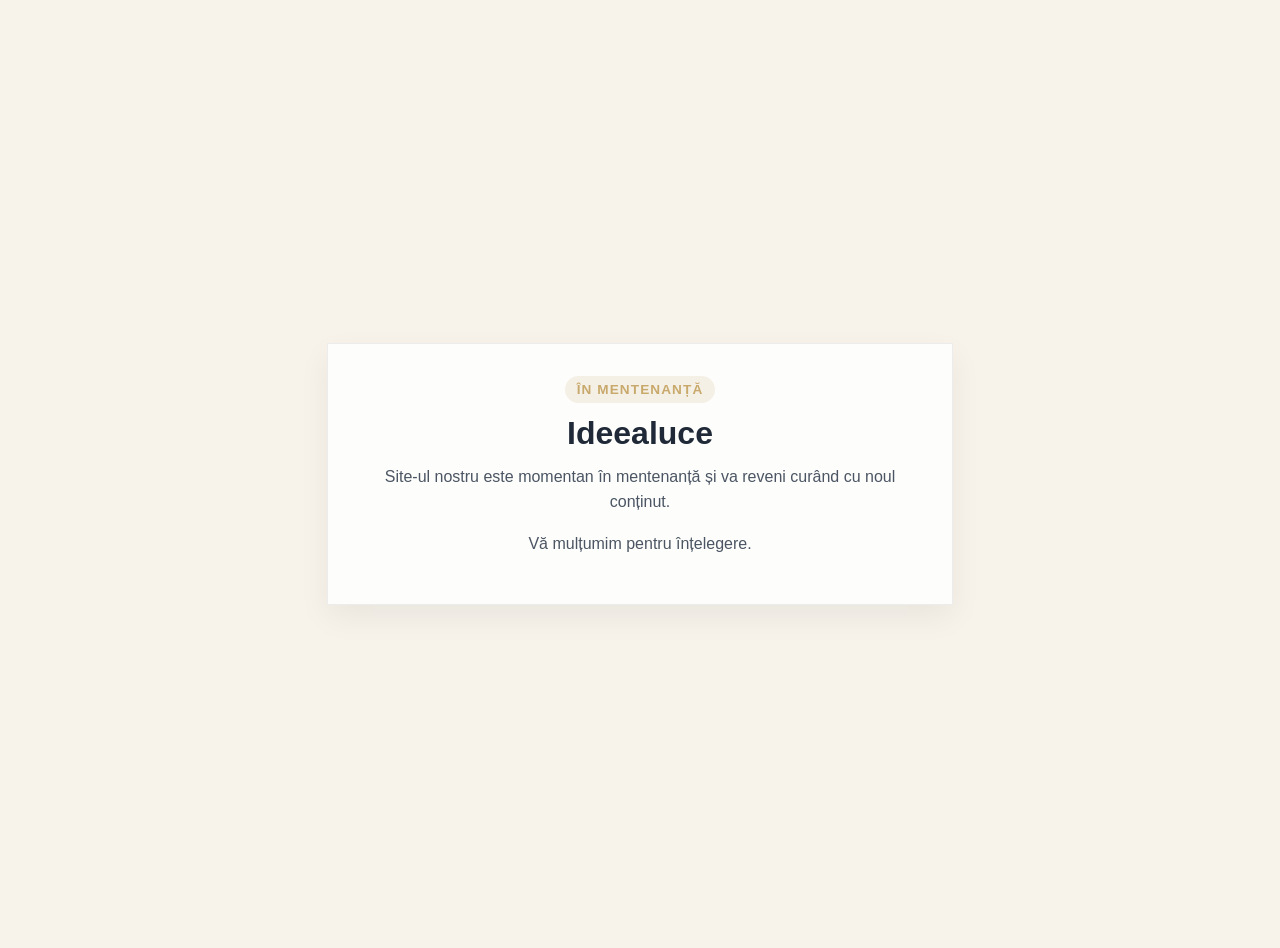
==== index.html @ 82a827b5 "init" ====
<!DOCTYPE html>
<html lang="ro">
  <head>
    <meta charset="UTF-8" />
    <meta name="viewport" content="width=device-width, initial-scale=1.0" />
    <title>Ideealuce | În mentenanță</title>
    <style>
      :root {
        --bone: #f7f3eb;
        --filament: #1f2937;
        --gold: #c8a96b;
      }

      body {
        margin: 0;
        font-family: Arial, Helvetica, sans-serif;
        background: var(--bone);
        color: var(--filament);
        display: grid;
        place-items: center;
        min-height: 100vh;
        padding: 24px;
      }

      .card {
        max-width: 560px;
        padding: 32px;
        border: 1px solid rgba(31, 41, 55, 0.08);
        background: rgba(255, 255, 255, 0.82);
        text-align: center;
        box-shadow: 0 12px 30px rgba(0, 0, 0, 0.06);
      }

      .badge {
        display: inline-block;
        margin-bottom: 12px;
        padding: 6px 12px;
        border-radius: 999px;
        background: rgba(200, 169, 107, 0.15);
        color: var(--gold);
        font-size: 0.85rem;
        font-weight: 700;
        letter-spacing: 0.08em;
        text-transform: uppercase;
      }

      h1 {
        margin: 0 0 12px;
        font-size: 2rem;
        color: var(--filament);
      }

      p {
        margin: 0 0 16px;
        line-height: 1.6;
        color: #4b5563;
      }

      a {
        color: var(--gold);
        font-weight: 700;
        text-decoration: none;
      }

      a:hover {
        text-decoration: underline;
      }
    </style>
  </head>
  <body>
    <main class="card">
      <div class="badge">În mentenanță</div>
      <h1>Ideealuce</h1>
      <p>Site-ul nostru este momentan în mentenanță și va reveni curând cu noul conținut.</p>
      <p>Vă mulțumim pentru înțelegere.</p>
    </main>
  </body>
</html>
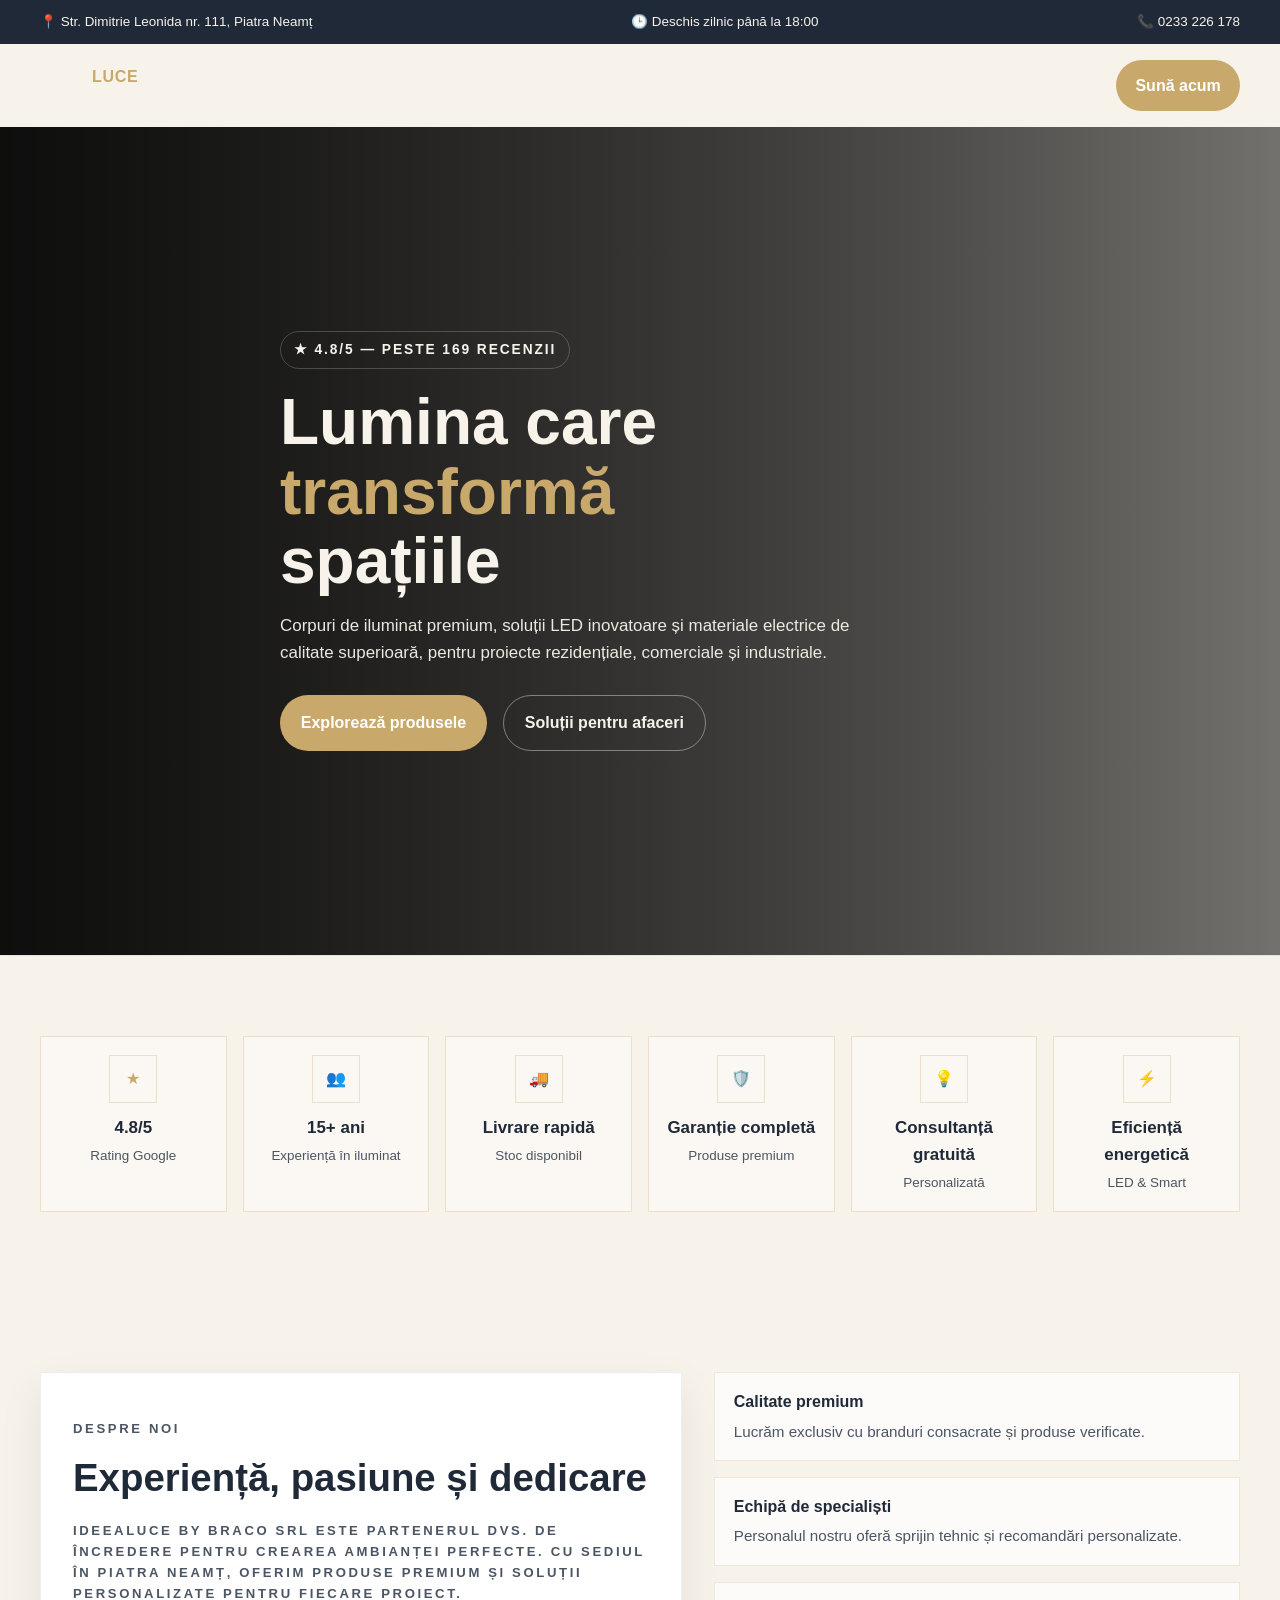
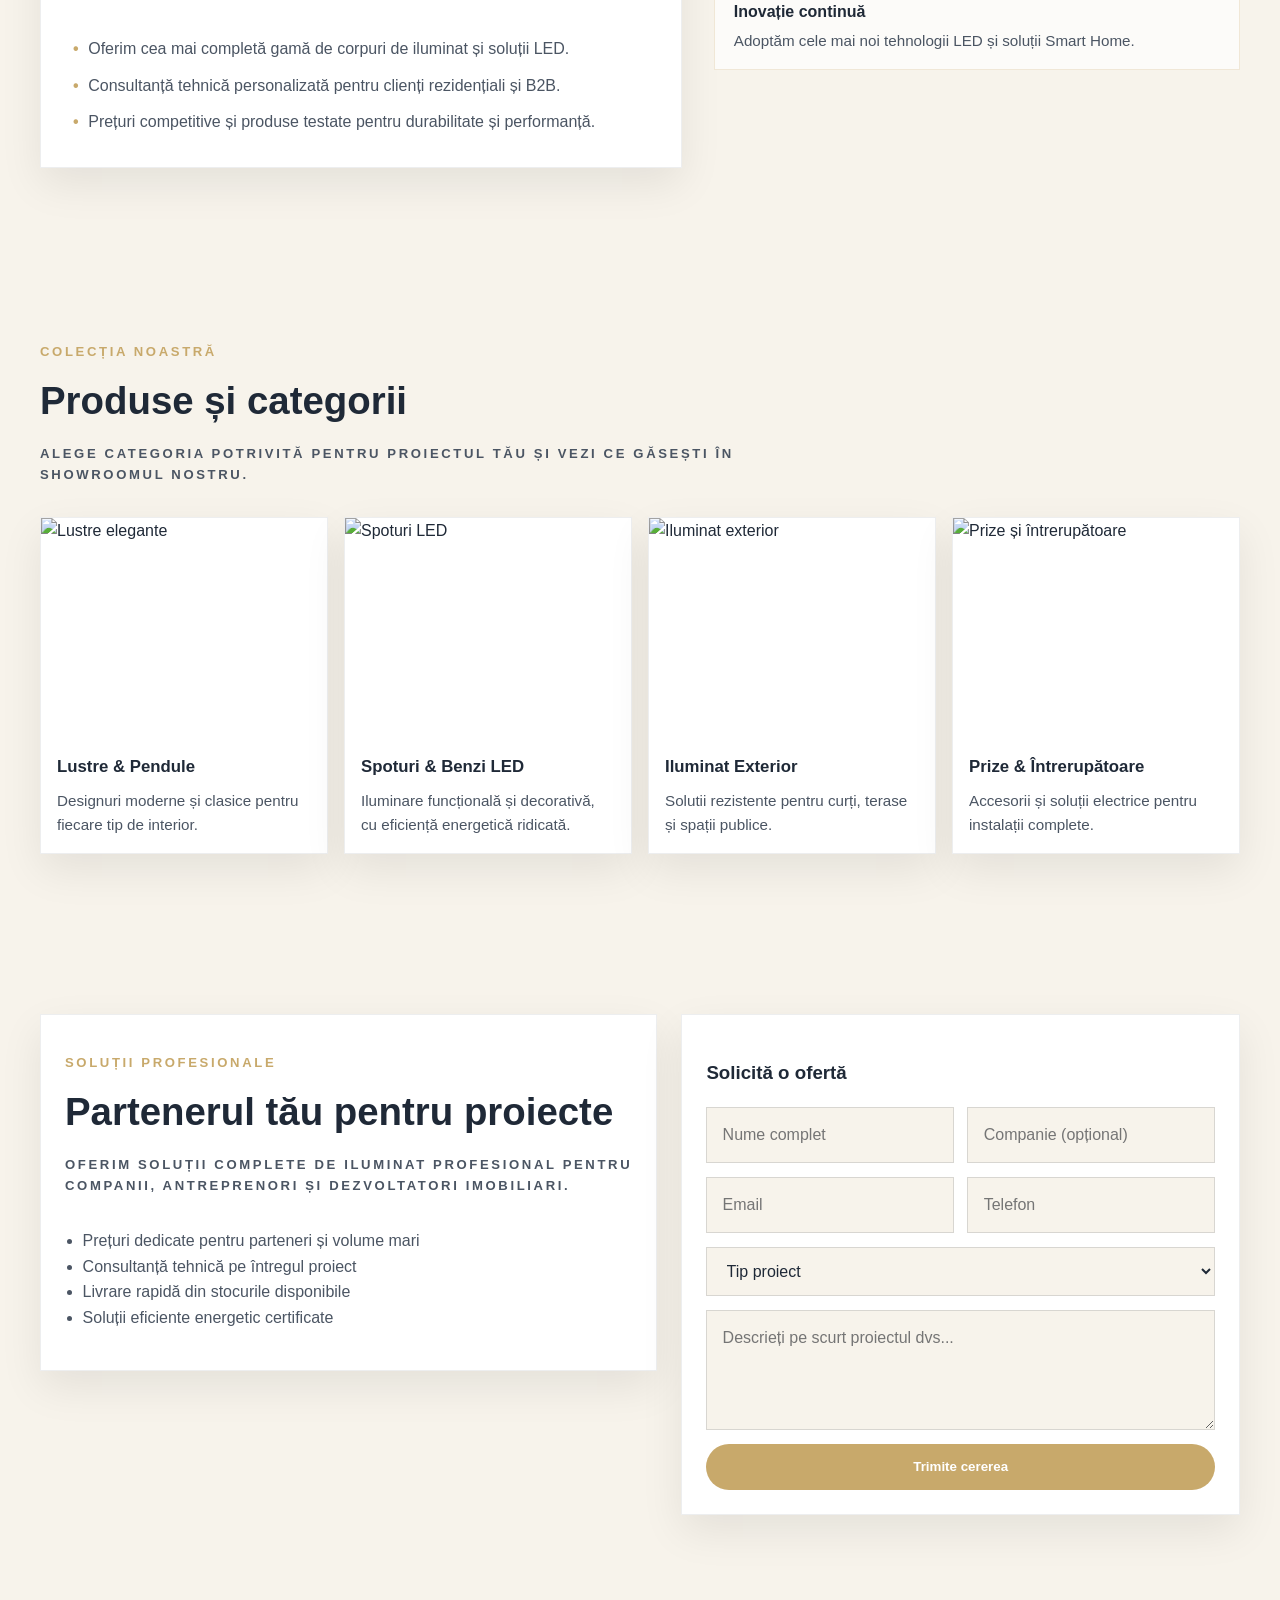
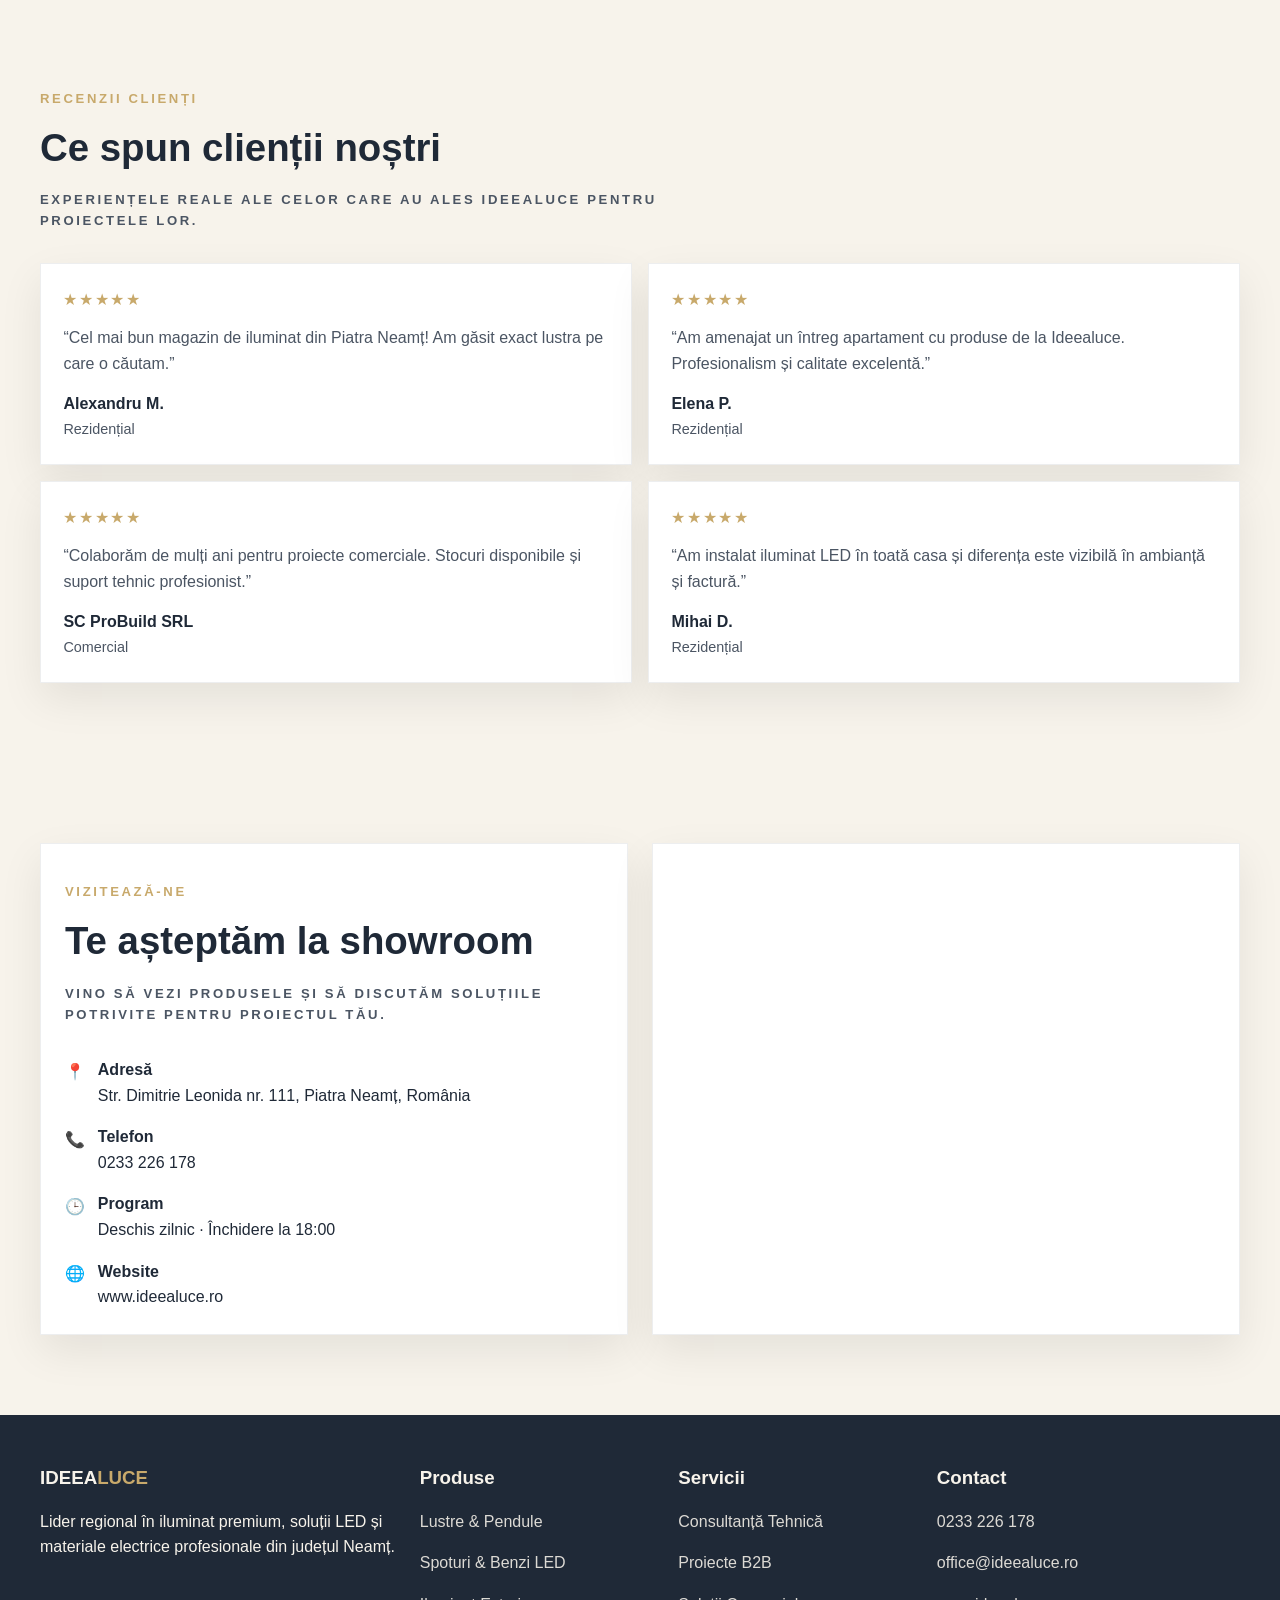
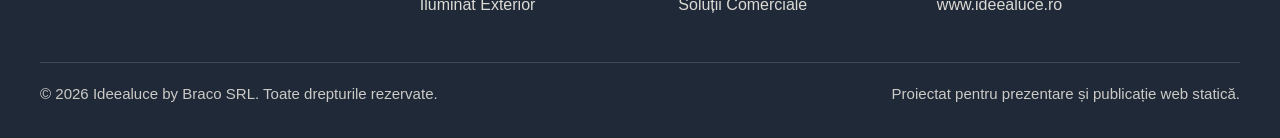
==== commit e467cc9d: "basic site" ====
--- a/index.html
+++ b/index.html
@@ -3,76 +3,344 @@
   <head>
     <meta charset="UTF-8" />
     <meta name="viewport" content="width=device-width, initial-scale=1.0" />
-    <title>Ideealuce | În mentenanță</title>
-    <style>
-      :root {
-        --bone: #f7f3eb;
-        --filament: #1f2937;
-        --gold: #c8a96b;
-      }
-
-      body {
-        margin: 0;
-        font-family: Arial, Helvetica, sans-serif;
-        background: var(--bone);
-        color: var(--filament);
-        display: grid;
-        place-items: center;
-        min-height: 100vh;
-        padding: 24px;
-      }
-
-      .card {
-        max-width: 560px;
-        padding: 32px;
-        border: 1px solid rgba(31, 41, 55, 0.08);
-        background: rgba(255, 255, 255, 0.82);
-        text-align: center;
-        box-shadow: 0 12px 30px rgba(0, 0, 0, 0.06);
-      }
-
-      .badge {
-        display: inline-block;
-        margin-bottom: 12px;
-        padding: 6px 12px;
-        border-radius: 999px;
-        background: rgba(200, 169, 107, 0.15);
-        color: var(--gold);
-        font-size: 0.85rem;
-        font-weight: 700;
-        letter-spacing: 0.08em;
-        text-transform: uppercase;
-      }
-
-      h1 {
-        margin: 0 0 12px;
-        font-size: 2rem;
-        color: var(--filament);
-      }
-
-      p {
-        margin: 0 0 16px;
-        line-height: 1.6;
-        color: #4b5563;
-      }
-
-      a {
-        color: var(--gold);
-        font-weight: 700;
-        text-decoration: none;
-      }
-
-      a:hover {
-        text-decoration: underline;
-      }
-    </style>
+    <title>Ideealuce | Iluminat Premium</title>
+    <meta
+      name="description"
+      content="Ideealuce by Braco SRL oferă soluții premium de iluminat, produse LED și consultanță tehnică pentru proiecte rezidențiale, comerciale și industriale."
+    />
+    <link rel="stylesheet" href="styles.css" />
   </head>
   <body>
-    <main class="card">
-      <div class="badge">În mentenanță</div>
-      <h1>Ideealuce</h1>
-      <p>Site-ul nostru este momentan în mentenanță și va reveni curând cu noul conținut.</p>
-      <p>Vă mulțumim pentru înțelegere.</p>
+    <div class="topbar">
+      <div class="container topbar-inner">
+        <span class="topbar-item">📍 Str. Dimitrie Leonida nr. 111, Piatra Neamț</span>
+        <span class="topbar-item">🕒 Deschis zilnic până la 18:00</span>
+        <a class="topbar-item" href="tel:0233226178">📞 0233 226 178</a>
+      </div>
+    </div>
+
+    <header class="site-header">
+      <div class="container nav">
+        <a href="#hero" class="brand">
+          <strong>IDEEA<span>LUCE</span></strong>
+          <small>by Braco SRL</small>
+        </a>
+
+        <button class="menu-toggle" aria-label="Deschide meniu">☰</button>
+
+        <nav class="nav-links" aria-label="Navigare principală">
+          <a href="#hero">Acasă</a>
+          <a href="#produse">Produse</a>
+          <a href="#b2b">Soluții B2B</a>
+          <a href="#despre">Despre Noi</a>
+          <a href="#recenzii">Recenzii</a>
+          <a href="#contact">Contact</a>
+        </nav>
+
+        <a class="nav-cta" href="tel:0233226178">Sună acum</a>
+      </div>
+    </header>
+
+    <main>
+      <section id="hero" class="hero">
+        <div class="container hero-content">
+          <div class="badge">★ 4.8/5 — peste 169 recenzii</div>
+          <h1>
+            Lumina care <span>transformă</span><br />
+            spațiile
+          </h1>
+          <p>
+            Corpuri de iluminat premium, soluții LED inovatoare și materiale electrice de calitate superioară,
+            pentru proiecte rezidențiale, comerciale și industriale.
+          </p>
+          <div class="button-row">
+            <a class="button button-primary" href="#produse">Explorează produsele</a>
+            <a class="button button-outline" href="#b2b">Soluții pentru afaceri</a>
+          </div>
+        </div>
+      </section>
+
+      <section class="trust-bar">
+        <div class="container trust-grid">
+          <div class="trust-card">
+            <div class="icon">★</div>
+            <strong>4.8/5</strong>
+            <span>Rating Google</span>
+          </div>
+          <div class="trust-card">
+            <div class="icon">👥</div>
+            <strong>15+ ani</strong>
+            <span>Experiență în iluminat</span>
+          </div>
+          <div class="trust-card">
+            <div class="icon">🚚</div>
+            <strong>Livrare rapidă</strong>
+            <span>Stoc disponibil</span>
+          </div>
+          <div class="trust-card">
+            <div class="icon">🛡️</div>
+            <strong>Garanție completă</strong>
+            <span>Produse premium</span>
+          </div>
+          <div class="trust-card">
+            <div class="icon">💡</div>
+            <strong>Consultanță gratuită</strong>
+            <span>Personalizată</span>
+          </div>
+          <div class="trust-card">
+            <div class="icon">⚡</div>
+            <strong>Eficiență energetică</strong>
+            <span>LED & Smart</span>
+          </div>
+        </div>
+      </section>
+
+      <section id="despre">
+        <div class="container about-grid">
+          <div class="about-card">
+            <div class="section-heading">
+              <p>Despre noi</p>
+              <h2>Experiență, pasiune și dedicare</h2>
+              <p class="text">
+                Ideealuce by Braco SRL este partenerul dvs. de încredere pentru crearea ambianței perfecte.
+                Cu sediul în Piatra Neamț, oferim produse premium și soluții personalizate pentru fiecare proiect.
+              </p>
+            </div>
+            <ul class="about-list">
+              <li><span class="dot">•</span> Oferim cea mai completă gamă de corpuri de iluminat și soluții LED.</li>
+              <li><span class="dot">•</span> Consultanță tehnică personalizată pentru clienți rezidențiali și B2B.</li>
+              <li><span class="dot">•</span> Prețuri competitive și produse testate pentru durabilitate și performanță.</li>
+            </ul>
+          </div>
+
+          <div class="about-points">
+            <div class="point">
+              <h3>Calitate premium</h3>
+              <p>Lucrăm exclusiv cu branduri consacrate și produse verificate.</p>
+            </div>
+            <div class="point">
+              <h3>Echipă de specialiști</h3>
+              <p>Personalul nostru oferă sprijin tehnic și recomandări personalizate.</p>
+            </div>
+            <div class="point">
+              <h3>Inovație continuă</h3>
+              <p>Adoptăm cele mai noi tehnologii LED și soluții Smart Home.</p>
+            </div>
+          </div>
+        </div>
+      </section>
+
+      <section id="produse">
+        <div class="container">
+          <div class="section-heading">
+            <p>Colecția noastră</p>
+            <h2>Produse și categorii</h2>
+            <p class="text">Alege categoria potrivită pentru proiectul tău și vezi ce găsești în showroomul nostru.</p>
+          </div>
+
+          <div class="product-grid">
+            <article class="products-card">
+              <img src="https://images.unsplash.com/photo-1513694203232-719a280e022f?auto=format&fit=crop&w=900&q=80" alt="Lustre elegante" />
+              <div class="body">
+                <h3>Lustre & Pendule</h3>
+                <p>Designuri moderne și clasice pentru fiecare tip de interior.</p>
+              </div>
+            </article>
+            <article class="products-card">
+              <img src="https://images.unsplash.com/photo-1505693416388-ac5ce068fe85?auto=format&fit=crop&w=900&q=80" alt="Spoturi LED" />
+              <div class="body">
+                <h3>Spoturi & Benzi LED</h3>
+                <p>Iluminare funcțională și decorativă, cu eficiență energetică ridicată.</p>
+              </div>
+            </article>
+            <article class="products-card">
+              <img src="https://images.unsplash.com/photo-1494526585095-c41746248156?auto=format&fit=crop&w=900&q=80" alt="Iluminat exterior" />
+              <div class="body">
+                <h3>Iluminat Exterior</h3>
+                <p>Solutii rezistente pentru curți, terase și spații publice.</p>
+              </div>
+            </article>
+            <article class="products-card">
+              <img src="https://images.unsplash.com/photo-1519710164239-da123dc03ef4?auto=format&fit=crop&w=900&q=80" alt="Prize și întrerupătoare" />
+              <div class="body">
+                <h3>Prize & Întrerupătoare</h3>
+                <p>Accesorii și soluții electrice pentru instalații complete.</p>
+              </div>
+            </article>
+          </div>
+        </div>
+      </section>
+
+      <section id="b2b">
+        <div class="container b2b-wrap">
+          <div class="b2b-card">
+            <div class="section-heading">
+              <p>Soluții profesionale</p>
+              <h2>Partenerul tău pentru proiecte</h2>
+              <p class="text">
+                Oferim soluții complete de iluminat profesional pentru companii, antreprenori și dezvoltatori imobiliari.
+              </p>
+            </div>
+            <ul>
+              <li>Prețuri dedicate pentru parteneri și volume mari</li>
+              <li>Consultanță tehnică pe întregul proiect</li>
+              <li>Livrare rapidă din stocurile disponibile</li>
+              <li>Soluții eficiente energetic certificate</li>
+            </ul>
+          </div>
+
+          <div class="b2b-card">
+            <h3>Solicită o ofertă</h3>
+            <form>
+              <div class="form-grid">
+                <input type="text" placeholder="Nume complet" />
+                <input type="text" placeholder="Companie (opțional)" />
+                <input type="email" placeholder="Email" />
+                <input type="tel" placeholder="Telefon" />
+                <select class="full">
+                  <option>Tip proiect</option>
+                  <option>Comercial</option>
+                  <option>Industrial</option>
+                  <option>Rezidențial</option>
+                </select>
+                <textarea class="full" placeholder="Descrieți pe scurt proiectul dvs..."></textarea>
+                <button class="button button-primary full" type="submit">Trimite cererea</button>
+              </div>
+            </form>
+          </div>
+        </div>
+      </section>
+
+      <section id="recenzii">
+        <div class="container">
+          <div class="section-heading">
+            <p>Recenzii clienți</p>
+            <h2>Ce spun clienții noștri</h2>
+            <p class="text">Experiențele reale ale celor care au ales Ideealuce pentru proiectele lor.</p>
+          </div>
+
+          <div class="reviews-grid">
+            <article class="reviews-card">
+              <div class="stars">★★★★★</div>
+              <p>“Cel mai bun magazin de iluminat din Piatra Neamț! Am găsit exact lustra pe care o căutam.”</p>
+              <strong>Alexandru M.</strong>
+              <span>Rezidențial</span>
+            </article>
+            <article class="reviews-card">
+              <div class="stars">★★★★★</div>
+              <p>“Am amenajat un întreg apartament cu produse de la Ideealuce. Profesionalism și calitate excelentă.”</p>
+              <strong>Elena P.</strong>
+              <span>Rezidențial</span>
+            </article>
+            <article class="reviews-card">
+              <div class="stars">★★★★★</div>
+              <p>“Colaborăm de mulți ani pentru proiecte comerciale. Stocuri disponibile și suport tehnic profesionist.”</p>
+              <strong>SC ProBuild SRL</strong>
+              <span>Comercial</span>
+            </article>
+            <article class="reviews-card">
+              <div class="stars">★★★★★</div>
+              <p>“Am instalat iluminat LED în toată casa și diferența este vizibilă în ambianță și factură.”</p>
+              <strong>Mihai D.</strong>
+              <span>Rezidențial</span>
+            </article>
+          </div>
+        </div>
+      </section>
+
+      <section id="contact">
+        <div class="container contact-wrap">
+          <div class="contact-card">
+            <div class="section-heading">
+              <p>Vizitează-ne</p>
+              <h2>Te așteptăm la showroom</h2>
+              <p class="text">Vino să vezi produsele și să discutăm soluțiile potrivite pentru proiectul tău.</p>
+            </div>
+            <div class="contact-list">
+              <div class="contact-item">
+                <div class="icon">📍</div>
+                <div>
+                  <strong>Adresă</strong><br />
+                  Str. Dimitrie Leonida nr. 111, Piatra Neamț, România
+                </div>
+              </div>
+              <div class="contact-item">
+                <div class="icon">📞</div>
+                <div>
+                  <strong>Telefon</strong><br />
+                  <a href="tel:0233226178">0233 226 178</a>
+                </div>
+              </div>
+              <div class="contact-item">
+                <div class="icon">🕒</div>
+                <div>
+                  <strong>Program</strong><br />
+                  Deschis zilnic · Închidere la 18:00
+                </div>
+              </div>
+              <div class="contact-item">
+                <div class="icon">🌐</div>
+                <div>
+                  <strong>Website</strong><br />
+                  <a href="https://www.ideealuce.ro">www.ideealuce.ro</a>
+                </div>
+              </div>
+            </div>
+          </div>
+
+          <div class="contact-card">
+            <iframe
+              title="Locația Ideealuce"
+              src="https://www.google.com/maps/embed?pb=!1m18!1m12!1m3!1d2721.2!2d26.3666!3d46.9266!2m3!1f0!2f0!3f0!3m2!1i1024!2i768!4f13.1!3m3!1m2!1s0x0%3A0x0!2sStr.+Dimitrie+Leonida+111%2C+Piatra+Neam%C8%9B!5e0!3m2!1sro!2sro!4v1700000000000!5m2!1sro!2sro"
+              width="100%"
+              height="360"
+              style="border: 0"
+              allowfullscreen=""
+              loading="lazy"
+              referrerpolicy="no-referrer-when-downgrade"
+            ></iframe>
+          </div>
+        </div>
+      </section>
     </main>
+
+    <footer class="site-footer">
+      <div class="container">
+        <div class="footer-grid">
+          <div>
+            <h3>IDEEA<span style="color: var(--gold);">LUCE</span></h3>
+            <p>Lider regional în iluminat premium, soluții LED și materiale electrice profesionale din județul Neamț.</p>
+          </div>
+          <div>
+            <h3>Produse</h3>
+            <p><a href="#produse">Lustre & Pendule</a></p>
+            <p><a href="#produse">Spoturi & Benzi LED</a></p>
+            <p><a href="#produse">Iluminat Exterior</a></p>
+          </div>
+          <div>
+            <h3>Servicii</h3>
+            <p><a href="#b2b">Consultanță Tehnică</a></p>
+            <p><a href="#b2b">Proiecte B2B</a></p>
+            <p><a href="#b2b">Soluții Comerciale</a></p>
+          </div>
+          <div>
+            <h3>Contact</h3>
+            <p><a href="tel:0233226178">0233 226 178</a></p>
+            <p><a href="mailto:office@ideealuce.ro">office@ideealuce.ro</a></p>
+            <p><a href="https://www.ideealuce.ro">www.ideealuce.ro</a></p>
+          </div>
+        </div>
+
+        <div class="footer-bottom">
+          <span>© <span id="year"></span> Ideealuce by Braco SRL. Toate drepturile rezervate.</span>
+          <span>Proiectat pentru prezentare și publicație web statică.</span>
+        </div>
+      </div>
+    </footer>
+
+    <script src="script.js"></script>
+    <script>
+      document.getElementById('year').textContent = new Date().getFullYear();
+    </script>
   </body>
 </html>
--- a/styles.css
+++ b/styles.css
@@ -0,0 +1,626 @@
+:root {
+  --bone: #f7f3eb;
+  --filament: #1f2937;
+  --gold: #c8a96b;
+  --slate: #4b5563;
+  --white: #ffffff;
+  --shadow: 0 16px 40px rgba(0, 0, 0, 0.08);
+}
+
+* {
+  box-sizing: border-box;
+}
+
+html {
+  scroll-behavior: smooth;
+}
+
+body {
+  margin: 0;
+  font-family: Inter, "Segoe UI", Roboto, Arial, sans-serif;
+  color: var(--filament);
+  background: var(--bone);
+  line-height: 1.6;
+}
+
+a {
+  color: inherit;
+  text-decoration: none;
+}
+
+img {
+  max-width: 100%;
+  display: block;
+}
+
+.container {
+  width: min(1200px, calc(100% - 2rem));
+  margin: 0 auto;
+}
+
+.topbar {
+  background: var(--filament);
+  color: var(--bone);
+  font-size: 0.84rem;
+  padding: 0.7rem 0;
+}
+
+.topbar-inner {
+  display: flex;
+  flex-wrap: wrap;
+  justify-content: space-between;
+  gap: 0.75rem;
+}
+
+.topbar-item {
+  display: inline-flex;
+  align-items: center;
+  gap: 0.45rem;
+}
+
+.site-header {
+  position: sticky;
+  top: 0;
+  z-index: 20;
+  background: transparent;
+}
+
+.site-header.scrolled {
+  background: rgba(247, 243, 235, 0.95);
+  backdrop-filter: blur(10px);
+  box-shadow: 0 4px 20px rgba(0, 0, 0, 0.08);
+}
+
+.nav {
+  display: flex;
+  align-items: center;
+  justify-content: space-between;
+  padding: 1rem 0;
+}
+
+.brand {
+  display: flex;
+  flex-direction: column;
+  color: var(--bone);
+  font-weight: 700;
+  letter-spacing: 0.04em;
+  transition: color 0.2s ease;
+}
+
+.site-header.scrolled .brand {
+  color: var(--filament);
+}
+
+.brand span {
+  color: var(--gold);
+}
+
+.brand small {
+  font-size: 0.7rem;
+  letter-spacing: 0.22em;
+  text-transform: uppercase;
+  color: inherit;
+  opacity: 0.85;
+}
+
+.nav-links {
+  display: flex;
+  align-items: center;
+  gap: 1.2rem;
+}
+
+.nav-links a {
+  color: var(--bone);
+  font-size: 0.95rem;
+  font-weight: 500;
+  transition: color 0.2s ease;
+}
+
+.site-header.scrolled .nav-links a {
+  color: var(--filament);
+}
+
+.nav-links a:hover,
+.nav-links a:focus-visible {
+  color: var(--gold);
+}
+
+.nav-cta {
+  display: inline-flex;
+  align-items: center;
+  justify-content: center;
+  padding: 0.8rem 1.2rem;
+  background: var(--gold);
+  color: var(--white);
+  font-weight: 700;
+  border-radius: 999px;
+}
+
+.menu-toggle {
+  display: none;
+  border: 0;
+  background: transparent;
+  color: var(--bone);
+  cursor: pointer;
+  padding: 0.4rem;
+}
+
+.site-header.scrolled .menu-toggle {
+  color: var(--filament);
+}
+
+.hero {
+  position: relative;
+  min-height: 92vh;
+  display: flex;
+  align-items: center;
+  overflow: hidden;
+  background: linear-gradient(90deg, rgba(0, 0, 0, 0.76), rgba(0, 0, 0, 0.38));
+}
+
+.hero::before {
+  content: "";
+  position: absolute;
+  inset: 0;
+  background-image: url("https://media.base44.com/images/public/6a3cf3e671f087abd061525a/a53c62708_generated_a65d4bf6.png");
+  background-size: cover;
+  background-position: center;
+  transform: scale(1.02);
+  z-index: -2;
+}
+
+.hero::after {
+  content: "";
+  position: absolute;
+  inset: 0;
+  background: linear-gradient(90deg, rgba(0, 0, 0, 0.76), rgba(0, 0, 0, 0.25));
+  z-index: -1;
+}
+
+.hero-content {
+  padding: 6rem 0;
+  color: var(--bone);
+  max-width: 720px;
+}
+
+.badge {
+  display: inline-flex;
+  align-items: center;
+  gap: 0.4rem;
+  padding: 0.45rem 0.8rem;
+  border: 1px solid rgba(255, 255, 255, 0.2);
+  border-radius: 999px;
+  font-size: 0.86rem;
+  font-weight: 600;
+  letter-spacing: 0.14em;
+  text-transform: uppercase;
+  margin-bottom: 1.2rem;
+}
+
+.hero h1 {
+  margin: 0 0 1rem;
+  font-size: clamp(2.4rem, 5vw, 4.7rem);
+  line-height: 1.08;
+}
+
+.hero h1 span {
+  color: var(--gold);
+}
+
+.hero p {
+  font-size: 1.06rem;
+  color: rgba(247, 243, 235, 0.95);
+  margin: 0 0 1.8rem;
+  max-width: 620px;
+}
+
+.button-row {
+  display: flex;
+  flex-wrap: wrap;
+  gap: 1rem;
+}
+
+.button {
+  display: inline-flex;
+  align-items: center;
+  justify-content: center;
+  gap: 0.55rem;
+  min-height: 46px;
+  padding: 0.9rem 1.3rem;
+  border-radius: 999px;
+  font-weight: 700;
+  transition: transform 0.2s ease, background 0.2s ease, color 0.2s ease;
+}
+
+.button:hover {
+  transform: translateY(-1px);
+}
+
+.button-primary {
+  background: var(--gold);
+  color: var(--white);
+}
+
+.button-outline {
+  border: 1px solid rgba(247, 243, 235, 0.42);
+  color: var(--bone);
+}
+
+section {
+  padding: 5rem 0;
+}
+
+.trust-bar {
+  background: var(--bone);
+  border-top: 1px solid rgba(31, 41, 55, 0.08);
+}
+
+.trust-grid {
+  display: grid;
+  grid-template-columns: repeat(6, minmax(0, 1fr));
+  gap: 1rem;
+}
+
+.trust-card {
+  text-align: center;
+  padding: 1.1rem 0.8rem;
+  border: 1px solid rgba(200, 169, 107, 0.3);
+  background: rgba(255, 255, 255, 0.4);
+}
+
+.trust-card .icon {
+  width: 48px;
+  height: 48px;
+  margin: 0 auto 0.7rem;
+  display: inline-flex;
+  align-items: center;
+  justify-content: center;
+  color: var(--gold);
+  border: 1px solid rgba(200, 169, 107, 0.3);
+}
+
+.trust-card strong {
+  display: block;
+  font-size: 1.06rem;
+  margin-bottom: 0.25rem;
+}
+
+.trust-card span {
+  display: block;
+  color: var(--slate);
+  font-size: 0.84rem;
+}
+
+.section-heading {
+  max-width: 720px;
+  margin-bottom: 2rem;
+}
+
+.section-heading p {
+  color: var(--gold);
+  font-size: 0.82rem;
+  letter-spacing: 0.2em;
+  text-transform: uppercase;
+  font-weight: 700;
+  margin-bottom: 0.5rem;
+}
+
+.section-heading h2 {
+  font-size: clamp(1.8rem, 3vw, 2.6rem);
+  margin: 0 0 0.7rem;
+}
+
+.section-heading .text {
+  color: var(--slate);
+  margin: 0;
+}
+
+.about-grid {
+  display: grid;
+  grid-template-columns: 1.1fr 0.9fr;
+  gap: 2rem;
+  align-items: start;
+}
+
+.about-card,
+.products-card,
+.reviews-card,
+.contact-card,
+.b2b-card {
+  background: var(--white);
+  border: 1px solid rgba(31, 41, 55, 0.08);
+  box-shadow: var(--shadow);
+}
+
+.about-card {
+  padding: 2rem;
+}
+
+.about-card p {
+  color: var(--slate);
+}
+
+.about-list {
+  list-style: none;
+  padding: 0;
+  margin: 1.2rem 0 0;
+  display: grid;
+  gap: 0.7rem;
+}
+
+.about-list li {
+  display: flex;
+  gap: 0.6rem;
+  color: var(--slate);
+}
+
+.about-list .dot {
+  color: var(--gold);
+  font-weight: 800;
+}
+
+.about-points {
+  display: grid;
+  gap: 1rem;
+}
+
+.about-points .point {
+  padding: 1rem 1.15rem;
+  background: rgba(255, 255, 255, 0.7);
+  border: 1px solid rgba(200, 169, 107, 0.24);
+}
+
+.about-points h3 {
+  margin: 0 0 0.3rem;
+  font-size: 1rem;
+}
+
+.about-points p {
+  margin: 0;
+  color: var(--slate);
+  font-size: 0.95rem;
+}
+
+.product-grid {
+  display: grid;
+  grid-template-columns: repeat(4, minmax(0, 1fr));
+  gap: 1rem;
+}
+
+.products-card {
+  overflow: hidden;
+}
+
+.products-card img {
+  height: 220px;
+  object-fit: cover;
+}
+
+.products-card .body {
+  padding: 1rem;
+}
+
+.products-card h3 {
+  margin: 0 0 0.5rem;
+  font-size: 1.05rem;
+}
+
+.products-card p {
+  margin: 0;
+  color: var(--slate);
+  font-size: 0.95rem;
+}
+
+.b2b-wrap {
+  display: grid;
+  grid-template-columns: 1.05fr 0.95fr;
+  gap: 1.5rem;
+  align-items: start;
+}
+
+.b2b-card {
+  padding: 1.5rem;
+}
+
+.b2b-card ul {
+  padding-left: 1.1rem;
+  color: var(--slate);
+}
+
+.form-grid {
+  display: grid;
+  grid-template-columns: 1fr 1fr;
+  gap: 0.85rem;
+}
+
+.form-grid .full {
+  grid-column: 1 / -1;
+}
+
+input,
+select,
+textarea {
+  width: 100%;
+  padding: 0.9rem 0.95rem;
+  border: 1px solid rgba(31, 41, 55, 0.14);
+  background: var(--bone);
+  color: var(--filament);
+  font: inherit;
+}
+
+textarea {
+  min-height: 120px;
+  resize: vertical;
+}
+
+button[type="submit"] {
+  border: 0;
+  cursor: pointer;
+}
+
+.reviews-grid {
+  display: grid;
+  grid-template-columns: repeat(2, minmax(0, 1fr));
+  gap: 1rem;
+}
+
+.reviews-card {
+  padding: 1.4rem;
+}
+
+.reviews-card .stars {
+  color: var(--gold);
+  letter-spacing: 0.1em;
+  margin-bottom: 0.8rem;
+}
+
+.reviews-card p {
+  color: var(--slate);
+  margin: 0 0 0.9rem;
+}
+
+.reviews-card strong {
+  display: block;
+}
+
+.reviews-card span {
+  color: var(--slate);
+  font-size: 0.9rem;
+}
+
+.contact-wrap {
+  display: grid;
+  grid-template-columns: 1fr 1fr;
+  gap: 1.5rem;
+}
+
+.contact-card {
+  padding: 1.5rem;
+}
+
+.contact-list {
+  display: grid;
+  gap: 1rem;
+  margin-top: 1.2rem;
+}
+
+.contact-item {
+  display: flex;
+  gap: 0.8rem;
+  align-items: flex-start;
+}
+
+.contact-item .icon {
+  color: var(--gold);
+  margin-top: 0.16rem;
+}
+
+.site-footer {
+  background: var(--filament);
+  color: var(--bone);
+  padding: 3rem 0 2rem;
+}
+
+.footer-grid {
+  display: grid;
+  grid-template-columns: 1.2fr 0.8fr 0.8fr 1fr;
+  gap: 1rem;
+}
+
+.site-footer h3 {
+  margin-top: 0;
+  margin-bottom: 0.7rem;
+}
+
+.site-footer a {
+  color: rgba(247, 243, 235, 0.88);
+}
+
+.site-footer a:hover {
+  color: var(--gold);
+}
+
+.footer-bottom {
+  margin-top: 1.8rem;
+  padding-top: 1.2rem;
+  border-top: 1px solid rgba(247, 243, 235, 0.14);
+  display: flex;
+  justify-content: space-between;
+  gap: 1rem;
+  flex-wrap: wrap;
+  color: rgba(247, 243, 235, 0.8);
+  font-size: 0.94rem;
+}
+
+@media (max-width: 980px) {
+  .trust-grid {
+    grid-template-columns: repeat(3, minmax(0, 1fr));
+  }
+
+  .product-grid,
+  .reviews-grid,
+  .contact-wrap,
+  .b2b-wrap,
+  .about-grid,
+  .footer-grid {
+    grid-template-columns: 1fr;
+  }
+}
+
+@media (max-width: 760px) {
+  .topbar-inner {
+    justify-content: center;
+  }
+
+  .menu-toggle {
+    display: inline-flex;
+  }
+
+  .nav-links {
+    position: absolute;
+    top: 100%;
+    right: 1rem;
+    left: 1rem;
+    display: none;
+    flex-direction: column;
+    align-items: flex-start;
+    padding: 1rem;
+    background: rgba(31, 41, 55, 0.98);
+    border-radius: 1rem;
+    box-shadow: var(--shadow);
+  }
+
+  .nav-links.open {
+    display: flex;
+  }
+
+  .nav-cta {
+    display: none;
+  }
+
+  .hero {
+    min-height: 82vh;
+  }
+
+  .hero-content {
+    padding: 4rem 0;
+  }
+
+  .trust-grid {
+    grid-template-columns: repeat(2, minmax(0, 1fr));
+  }
+
+  .form-grid {
+    grid-template-columns: 1fr;
+  }
+}
+
+@media (max-width: 480px) {
+  .trust-grid {
+    grid-template-columns: 1fr;
+  }
+
+  .hero h1 {
+    font-size: 2.25rem;
+  }
+}
